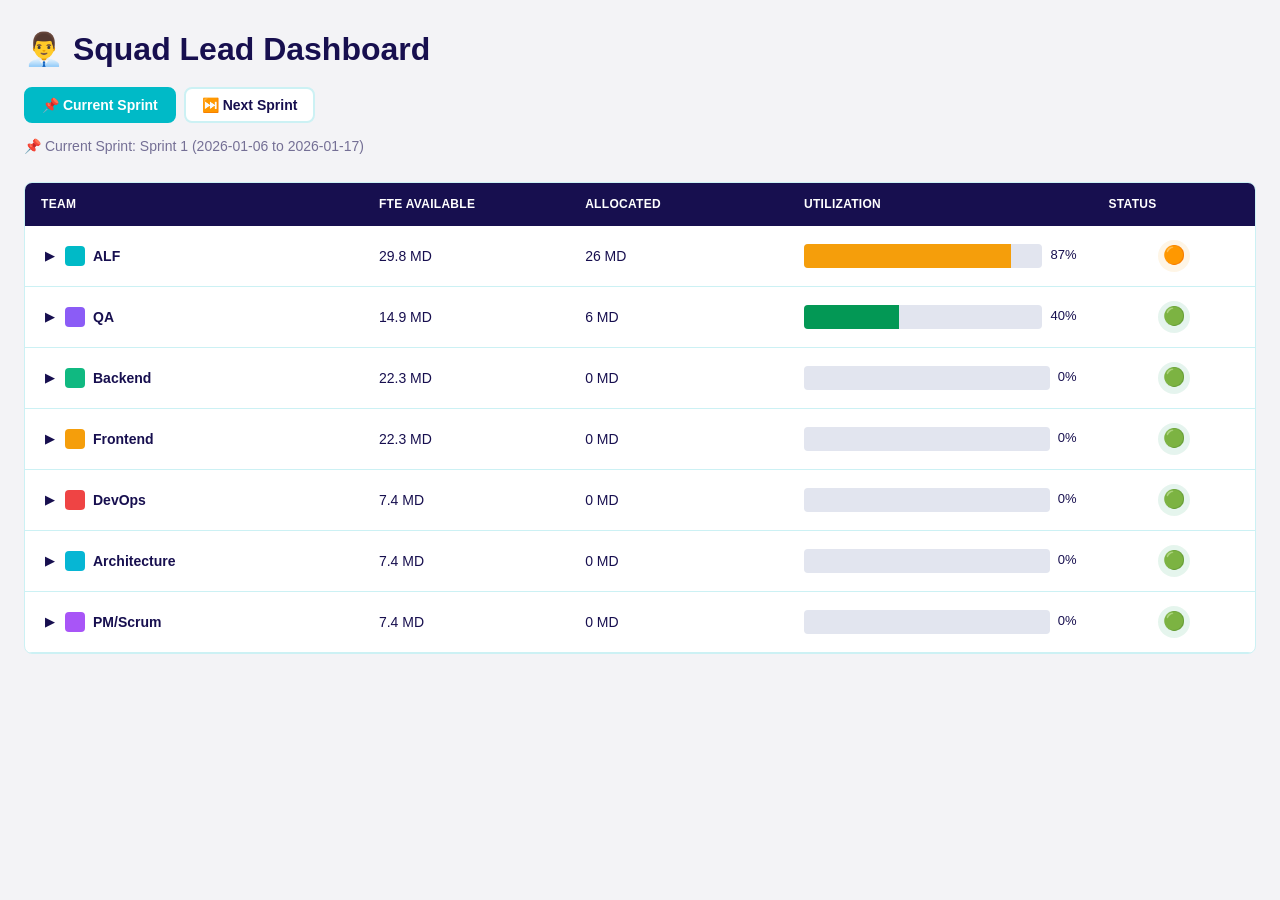
==== modules/09-squadlead/squadlead.html @ 6d843518 "Work Breakdown: Fix alignment, hide bar when 0%, improve column proportions" ====
<!DOCTYPE html>
<html lang="pl">
<head>
    <meta charset="UTF-8">
    <meta name="viewport" content="width=device-width, initial-scale=1.0">
    <title>Squad Lead - Capacity Planner</title>
    <link rel="stylesheet" href="../shared/styles.css">
    <style>
        :root {
            --bt-navy: #170F4F;
            --bt-cyan: #00BAC7;
            --bt-cyan-light: #66D6DD;
            --bt-cyan-pale: #F2FBFC;
            --bt-navy-medium: #746F95;
            --bt-navy-light: #D1CFDC;
            --bt-navy-vlight: #F3F3F6;
            --text-primary: #170F4F;
            --text-secondary: #746F95;
            --border: #CCF1F4;
            --success: #039855;
            --error: #D92D20;
        }

        * {
            box-sizing: border-box;
        }

        body {
            font-family: -apple-system, BlinkMacSystemFont, 'Segoe UI', Roboto, 'Helvetica Neue', Arial, sans-serif;
            background: var(--bt-navy-vlight);
            color: var(--text-primary);
            padding: 0;
            margin: 0;
        }

        .container {
            max-width: 1280px;
            margin: 0 auto;
            padding: 24px;
        }

        .header {
            margin-bottom: 24px;
        }

        .header h1 {
            font-size: 32px;
            font-weight: 600;
            margin: 0 0 12px 0;
            color: var(--text-primary);
        }

        .sprint-selector {
            display: flex;
            gap: 8px;
            margin-bottom: 12px;
        }

        .sprint-btn {
            padding: 8px 16px;
            border: 2px solid var(--border);
            background: white;
            border-radius: 8px;
            cursor: pointer;
            font-size: 14px;
            font-weight: 600;
            color: var(--text-primary);
            transition: all 0.2s;
        }

        .sprint-btn:hover {
            border-color: var(--bt-cyan);
            background: var(--bt-cyan-pale);
        }

        .sprint-btn.active {
            background: var(--bt-cyan);
            border-color: var(--bt-cyan);
            color: white;
        }

        .header .sprint-info {
            color: var(--text-secondary);
            font-size: 14px;
        }

        /* CAPACITY OVERVIEW TABLE */
        .capacity-overview {
            background: white;
            border: 1px solid var(--border);
            border-radius: 8px;
            overflow: hidden;
            margin-bottom: 24px;
        }

        .capacity-table {
            width: 100%;
            border-collapse: collapse;
        }

        .capacity-table thead {
            background: var(--bt-navy);
            color: white;
        }

        .capacity-table th {
            padding: 12px 16px;
            text-align: left;
            font-size: 12px;
            font-weight: 600;
            text-transform: uppercase;
            letter-spacing: 0.3px;
        }

        .capacity-table td {
            padding: 14px 16px;
            border-bottom: 1px solid var(--border);
        }

        .capacity-table tbody tr {
            cursor: pointer;
            transition: background 0.2s;
        }

        .capacity-table tbody tr:hover {
            background: var(--bt-navy-vlight);
        }

        .capacity-table tbody tr.expanded {
            background: var(--bt-cyan-pale);
        }

        .team-name-cell {
            font-weight: 600;
            display: flex;
            align-items: center;
            gap: 8px;
        }

        .team-icon {
            width: 20px;
            height: 20px;
            border-radius: 4px;
            display: inline-block;
        }

        .expand-icon {
            display: inline-block;
            width: 16px;
            height: 16px;
            text-align: center;
            line-height: 16px;
            font-size: 12px;
        }

        .utilization-bar {
            display: flex;
            align-items: center;
            gap: 8px;
            font-size: 13px;
        }

        .bar {
            flex: 1;
            height: 24px;
            background: #e2e5ef;
            border-radius: 4px;
            overflow: hidden;
            position: relative;
        }

        .bar-fill {
            height: 100%;
            transition: width 0.3s ease;
            display: flex;
            align-items: center;
            justify-content: center;
            font-size: 11px;
            font-weight: 600;
            color: white;
        }

        .bar-fill.ok { background: var(--success); }
        .bar-fill.high { background: #f59e0b; }
        .bar-fill.overloaded { background: var(--error); }

        .status-badge {
            display: inline-flex;
            align-items: center;
            justify-content: center;
            width: 32px;
            height: 32px;
            border-radius: 50%;
            font-size: 18px;
        }

        .status-badge.ok { background: rgba(3, 152, 85, 0.1); }
        .status-badge.high { background: rgba(245, 158, 11, 0.1); }
        .status-badge.overloaded { background: rgba(217, 45, 32, 0.1); }

        /* TEAM DETAILS EXPANSION */
        .team-details {
            display: none;
        }

        .team-details.expanded {
            display: table-row;
        }

        .team-details td {
            padding: 20px 16px !important;
            background: var(--bt-cyan-pale);
            border-bottom: 2px solid var(--border);
        }

        .details-content {
            display: grid;
            grid-template-columns: 1fr 1fr;
            gap: 24px;
        }
        
        .details-content .details-section:nth-child(n+4) {
            grid-column: 1 / -1;
        }

        .details-section h3 {
            font-size: 13px;
            font-weight: 600;
            color: var(--bt-navy);
            margin: 0 0 12px 0;
            text-transform: uppercase;
            letter-spacing: 0.3px;
        }

        .details-section ul {
            list-style: none;
            font-size: 13px;
            line-height: 1.8;
            padding: 0;
            margin: 0;
        }

        .details-section li {
            display: flex;
            align-items: center;
            gap: 8px;
            margin-bottom: 6px;
        }

        .details-section li .emoji {
            width: 16px;
            text-align: center;
        }

        .goal-item {
            padding: 8px 12px;
            background: white;
            border: 1px solid var(--border);
            border-radius: 4px;
            margin-bottom: 6px;
            font-size: 12px;
        }

        .goal-status {
            display: inline-block;
            margin-right: 6px;
            font-weight: 600;
        }

        .person-item {
            display: flex;
            justify-content: space-between;
            padding: 6px 0;
            font-size: 12px;
            border-bottom: 1px solid rgba(0, 0, 0, 0.05);
        }

        .person-item:last-child {
            border-bottom: none;
        }

        .person-availability {
            color: var(--text-secondary);
        }

        .person-availability.available {
            color: var(--success);
            font-weight: 600;
        }

        .person-availability.off {
            color: var(--error);
            font-weight: 600;
        }

        .risk-item {
            padding: 8px 12px;
            background: white;
            border-left: 3px solid var(--error);
            border-radius: 2px;
            margin-bottom: 6px;
            font-size: 12px;
        }

        .risk-item .risk-title {
            font-weight: 600;
            margin-bottom: 2px;
        }

        .risk-item .risk-meta {
            color: var(--text-secondary);
            font-size: 11px;
        }

        .details-buttons {
            display: flex;
            gap: 8px;
            margin-top: 16px;
        }

        .details-btn {
            padding: 8px 12px;
            border: 1px solid var(--border);
            background: white;
            border-radius: 8px;
            color: var(--bt-navy);
            font-size: 12px;
            font-weight: 600;
            cursor: pointer;
            transition: all 0.15s;
        }

        .details-btn:hover {
            background: var(--bt-cyan);
            border-color: var(--bt-cyan);
            color: white;
        }

        .details-btn.primary {
            background: var(--bt-cyan);
            border-color: var(--bt-cyan);
            color: white;
        }

        /* WORK BREAKDOWN SECTION */
        .work-breakdown-section {
            background: white;
            border: 1px solid var(--border);
            border-radius: 8px;
            padding: 16px;
        }

        .work-breakdown-section h3 {
            font-size: 13px;
            font-weight: 600;
            color: var(--bt-navy);
            margin: 0 0 8px 0;
            text-transform: uppercase;
            letter-spacing: 0.3px;
        }

        .work-breakdown-legend {
            font-size: 11px;
            color: var(--text-secondary);
            margin-bottom: 8px;
        }
        
        .work-breakdown-header {
            display: grid;
            grid-template-columns: 2fr 1.5fr 1fr 1.5fr 1fr 1fr;
            gap: 12px;
            margin-bottom: 12px;
            font-size: 11px;
            font-weight: 600;
            color: var(--text-secondary);
            text-transform: uppercase;
            letter-spacing: 0.3px;
            padding: 8px 8px 8px 8px;
            border-bottom: 1px solid var(--border);
            box-sizing: border-box;
            border-left: 3px solid transparent;
            align-items: center;
        }
        
        .work-breakdown-header-col {
            text-align: center;
        }
        
        .work-breakdown-header-col:first-child {
            text-align: left;
            grid-column: 1;
        }
        
        .work-breakdown-header-col:last-child {
            text-align: right;
        }

        .work-breakdown-item {
            display: grid;
            grid-template-columns: 2fr 1.5fr 1fr 1.5fr 1fr 1fr;
            gap: 12px;
            margin-bottom: 8px;
            font-size: 12px;
            padding: 8px 8px 8px 8px;
            align-items: center;
            box-sizing: border-box;
            border-radius: 4px;
            border-left: 3px solid transparent;
        }
        
        .work-breakdown-item.has-warning {
            background: var(--bt-cyan-pale);
            border-left-color: var(--bt-cyan);
        }
        
        .work-breakdown-item > .work-breakdown-label {
            align-self: center;
        }
        
        .work-breakdown-item > .work-breakdown-warning {
            align-self: center;
            text-align: right;
        }

        .work-breakdown-label {
            display: flex;
            align-items: center;
            gap: 6px;
            white-space: nowrap;
        }

        .work-breakdown-label span:first-child {
            font-size: 14px;
        }

        .work-breakdown-label span:last-child {
            font-weight: 600;
            color: var(--text-primary);
        }

        .work-breakdown-warning {
            text-align: right;
            font-weight: 600;
            color: var(--error);
            font-size: 12px;
            padding: 4px 8px;
            min-height: 20px;
            display: flex;
            align-items: center;
            justify-content: flex-end;
        }

        .work-breakdown-col {
            display: flex;
            flex-direction: row;
            gap: 8px;
            align-items: center;
            min-width: 0;
        }

        .work-breakdown-bar {
            height: 16px;
            background: #f0f0f0;
            border-radius: 3px;
            overflow: visible;
            position: relative;
            display: flex;
            align-items: center;
            justify-content: flex-start;
            width: 100%;
            flex-shrink: 0;
        }

        .work-breakdown-bar-fill {
            height: 100%;
            border-radius: 3px;
            transition: width 0.3s ease;
            display: flex;
            align-items: center;
            justify-content: center;
            font-size: 10px;
            font-weight: 600;
            color: white;
            min-width: 30px;
        }

        .work-breakdown-value {
            font-size: 11px;
            color: var(--text-secondary);
            white-space: nowrap;
            text-align: center;
            flex-shrink: 0;
        }

        .work-breakdown-bar-fill.plan {
            opacity: 0.5;
        }

        .work-breakdown-bar-fill.actual {
            opacity: 0.85;
        }
        
        .work-breakdown-bar-fill.actual-overflow {
            background: var(--error) !important;
            opacity: 1;
            animation: pulse-over 2s ease-in-out infinite;
        }
        
        @keyframes pulse-over {
            0%, 100% { opacity: 1; }
            50% { opacity: 0.7; }
        }
        
        .work-breakdown-bar-label {
            position: relative;
            font-size: 10px;
            font-weight: 600;
            color: var(--text-primary);
            pointer-events: none;
            text-align: center;
            width: 100%;
        }

        /* Color palette for work breakdown - using Navy + Cyan variations */
        .work-breakdown-bar-fill.projects { background: var(--bt-cyan); }
        .work-breakdown-bar-fill.bau { background: var(--bt-cyan-light); }
        .work-breakdown-bar-fill.maintenance { background: var(--bt-navy); }
        .work-breakdown-bar-fill.scrum { background: var(--bt-navy-light); }
        .work-breakdown-bar-fill.overhead { background: var(--bt-navy-medium); }

        /* RESPONSIVE */
        @media (max-width: 768px) {
            .capacity-table th,
            .capacity-table td {
                padding: 10px 8px;
                font-size: 11px;
            }

            .details-content {
                grid-template-columns: 1fr;
            }

            .work-breakdown-item {
                grid-template-columns: 1fr;
                gap: 8px;
            }

            .work-breakdown-col {
                grid-column: 1;
            }
        }

        /* SKELETON LOADING */
        .loading {
            animation: pulse 1.5s ease-in-out infinite;
        }

        @keyframes pulse {
            0%, 100% { opacity: 1; }
            50% { opacity: 0.5; }
        }
    </style>
</head>
<body>
    <div class="container">
        <div class="header">
            <h1>👨‍💼 Squad Lead Dashboard</h1>
            <div class="sprint-selector">
                <button class="sprint-btn active" data-sprint-idx="0" onclick="switchSprint(0)">
                    📌 Current Sprint
                </button>
                <button class="sprint-btn" data-sprint-idx="1" onclick="switchSprint(1)">
                    ⏭️ Next Sprint
                </button>
            </div>
            <div class="sprint-info" id="sprint-info">
                Current Sprint: Sprint 1 (Jan 6-17)
            </div>
        </div>

        <div class="capacity-overview">
            <table class="capacity-table">
                <thead>
                    <tr>
                        <th style="width: 150px;">Team</th>
                        <th style="width: 100px;">FTE Available</th>
                        <th style="width: 100px;">Allocated</th>
                        <th style="width: 150px;">Utilization</th>
                        <th style="width: 80px;">Status</th>
                    </tr>
                </thead>
                <tbody id="capacity-tbody">
                    <!-- Populated by JS -->
                </tbody>
            </table>
        </div>
    </div>

    <!-- SCRIPTS -->
    <script src="../shared/constants.js"></script>
    <script src="../shared/utils.js"></script>
    <script src="mock-data.js"></script>
    <script src="squadlead.js"></script>
</body>
</html>
---- modules/shared/styles.css ----
/**
 * SHARED STYLES
 * Common styling used by all modules
 */

:root {
    /* Bolttech Brand Palette */
    --bt-navy: #170F4F;
    --bt-navy-dark: #0e0a33;
    --bt-navy-light: #2a1f6b;
    --bt-cyan: #00BAC7;
    --bt-cyan-light: #33ccd6;
    --bt-cyan-dark: #009ea9;
    --bt-white: #ffffff;
    --bt-grey-50: #f8f9fc;
    --bt-grey-100: #f1f3f8;
    --bt-grey-200: #e2e5ef;
    --bt-grey-300: #c8cdd9;
    --bt-grey-400: #8b92a7;
    --bt-grey-600: #4a5068;
    --bt-grey-700: #2e3347;

    /* Semantic Mappings */
    --bg-primary: var(--bt-grey-50);
    --bg-secondary: var(--bt-white);
    --bg-card: var(--bt-grey-100);
    --text-primary: var(--bt-navy);
    --text-secondary: var(--bt-grey-400);
    --accent-blue: var(--bt-cyan);
    --accent-green: #10b981;
    --accent-red: #ef4444;
    --accent-yellow: #f59e0b;
    --accent-purple: #8b5cf6;
    --border: var(--bt-grey-200);
}

* {
    margin: 0;
    padding: 0;
    box-sizing: border-box;
}

body {
    font-family: 'Segoe UI', system-ui, -apple-system, sans-serif;
    background: var(--bg-primary);
    color: var(--text-primary);
    line-height: 1.6;
}

h1, h2, h3, h4, h5, h6 {
    font-weight: 600;
    margin-bottom: 0.5em;
}

/* BUTTONS */
button, input[type="button"], input[type="submit"] {
    font-family: inherit;
    cursor: pointer;
    border: none;
    border-radius: 4px;
    font-size: 14px;
    transition: all 0.15s ease;
}

button:hover {
    transform: translateY(-1px);
    box-shadow: 0 2px 8px rgba(0, 0, 0, 0.1);
}

button:active {
    transform: translateY(0);
}

button:focus-visible {
    outline: 2px solid var(--bt-cyan);
    outline-offset: 2px;
}

.btn {
    padding: 8px 16px;
    background: var(--bt-white);
    border: 1px solid var(--border);
    color: var(--text-primary);
}

.btn:hover {
    background: var(--bt-grey-100);
    border-color: var(--bt-cyan);
}

.btn-primary {
    background: var(--bt-cyan);
    color: var(--bt-navy);
    border: none;
    font-weight: 600;
}

.btn-primary:hover {
    background: var(--bt-cyan-dark);
}

.btn-danger {
    background: var(--accent-red);
    color: white;
    border: none;
}

.btn-danger:hover {
    background: #dc2626;
}

/* INPUTS */
input[type="text"],
input[type="email"],
input[type="password"],
input[type="number"],
input[type="date"],
textarea,
select {
    font-family: inherit;
    font-size: 14px;
    padding: 8px 12px;
    border: 1px solid var(--border);
    border-radius: 4px;
    background: var(--bt-white);
    color: var(--text-primary);
    width: 100%;
    max-width: 100%;
}

input:focus-visible,
textarea:focus-visible,
select:focus-visible {
    outline: 2px solid var(--bt-cyan);
    outline-offset: 1px;
    border-color: var(--bt-cyan);
}

textarea {
    resize: vertical;
    min-height: 80px;
}

/* TABLES */
table {
    width: 100%;
    border-collapse: collapse;
    font-size: 14px;
}

thead {
    background: var(--bt-navy);
    color: white;
}

th {
    padding: 12px;
    text-align: left;
    font-weight: 600;
    font-size: 12px;
    text-transform: uppercase;
    letter-spacing: 0.3px;
}

td {
    padding: 12px;
    border-bottom: 1px solid var(--border);
}

tbody tr:hover {
    background: var(--bg-card);
}

/* CARDS */
.card {
    background: var(--bg-secondary);
    border: 1px solid var(--border);
    border-radius: 8px;
    padding: 20px;
    box-shadow: 0 1px 3px rgba(0, 0, 0, 0.06);
}

.card:hover {
    box-shadow: 0 4px 12px rgba(0, 0, 0, 0.08);
}

.card-header {
    border-bottom: 1px solid var(--border);
    margin: -20px -20px 20px -20px;
    padding: 20px;
    font-weight: 600;
}

.card-body {
    /* Default padding from .card */
}

.card-footer {
    border-top: 1px solid var(--border);
    margin: 20px -20px -20px -20px;
    padding: 20px;
    background: var(--bg-card);
    display: flex;
    justify-content: flex-end;
    gap: 12px;
}

/* BADGES */
.badge {
    display: inline-block;
    padding: 4px 8px;
    background: var(--bg-card);
    color: var(--text-primary);
    border-radius: 4px;
    font-size: 12px;
    font-weight: 600;
}

.badge.primary {
    background: var(--bt-cyan);
    color: var(--bt-navy);
}

.badge.success {
    background: var(--accent-green);
    color: white;
}

.badge.danger {
    background: var(--accent-red);
    color: white;
}

.badge.warning {
    background: var(--accent-yellow);
    color: #000;
}

/* GRID */
.grid {
    display: grid;
    gap: 16px;
}

.grid-2 { grid-template-columns: repeat(2, 1fr); }
.grid-3 { grid-template-columns: repeat(3, 1fr); }
.grid-4 { grid-template-columns: repeat(4, 1fr); }

@media (max-width: 768px) {
    .grid-2, .grid-3, .grid-4 {
        grid-template-columns: 1fr;
    }
}

/* FLEXBOX */
.flex {
    display: flex;
}

.flex-between {
    display: flex;
    justify-content: space-between;
    align-items: center;
}

.flex-center {
    display: flex;
    justify-content: center;
    align-items: center;
}

.flex-col {
    flex-direction: column;
}

.gap-1 { gap: 4px; }
.gap-2 { gap: 8px; }
.gap-3 { gap: 12px; }
.gap-4 { gap: 16px; }

/* UTILITIES */
.container {
    max-width: 1280px;
    margin: 0 auto;
    padding: 0 20px;
}

.text-center { text-align: center; }
.text-muted { color: var(--text-secondary); }
.text-bold { font-weight: 600; }
.text-sm { font-size: 12px; }
.text-lg { font-size: 18px; }

.mt-1 { margin-top: 4px; }
.mt-2 { margin-top: 8px; }
.mt-3 { margin-top: 12px; }
.mt-4 { margin-top: 16px; }

.mb-1 { margin-bottom: 4px; }
.mb-2 { margin-bottom: 8px; }
.mb-3 { margin-bottom: 12px; }
.mb-4 { margin-bottom: 16px; }

.p-2 { padding: 8px; }
.p-3 { padding: 12px; }
.p-4 { padding: 16px; }

/* ANIMATIONS */
@keyframes slideIn {
    from {
        opacity: 0;
        transform: translateX(20px);
    }
    to {
        opacity: 1;
        transform: translateX(0);
    }
}

@keyframes fadeIn {
    from { opacity: 0; }
    to { opacity: 1; }
}

.animate-slide-in {
    animation: slideIn 0.3s ease;
}

.animate-fade-in {
    animation: fadeIn 0.3s ease;
}

/* ACCESSIBILITY */
@media (prefers-reduced-motion: reduce) {
    * {
        animation-duration: 0.01ms !important;
        animation-iteration-count: 1 !important;
        transition-duration: 0.01ms !important;
    }
}

/* RESPONSIVE */
@media (max-width: 768px) {
    body {
        font-size: 14px;
    }
    
    th { padding: 8px; }
    td { padding: 8px; }
    
    .container {
        padding: 0 12px;
    }
}

/* SCROLLBAR */
::-webkit-scrollbar {
    width: 8px;
    height: 8px;
}

::-webkit-scrollbar-track {
    background: var(--bg-card);
}

::-webkit-scrollbar-thumb {
    background: var(--bt-grey-400);
    border-radius: 4px;
}

::-webkit-scrollbar-thumb:hover {
    background: var(--bt-grey-600);
}
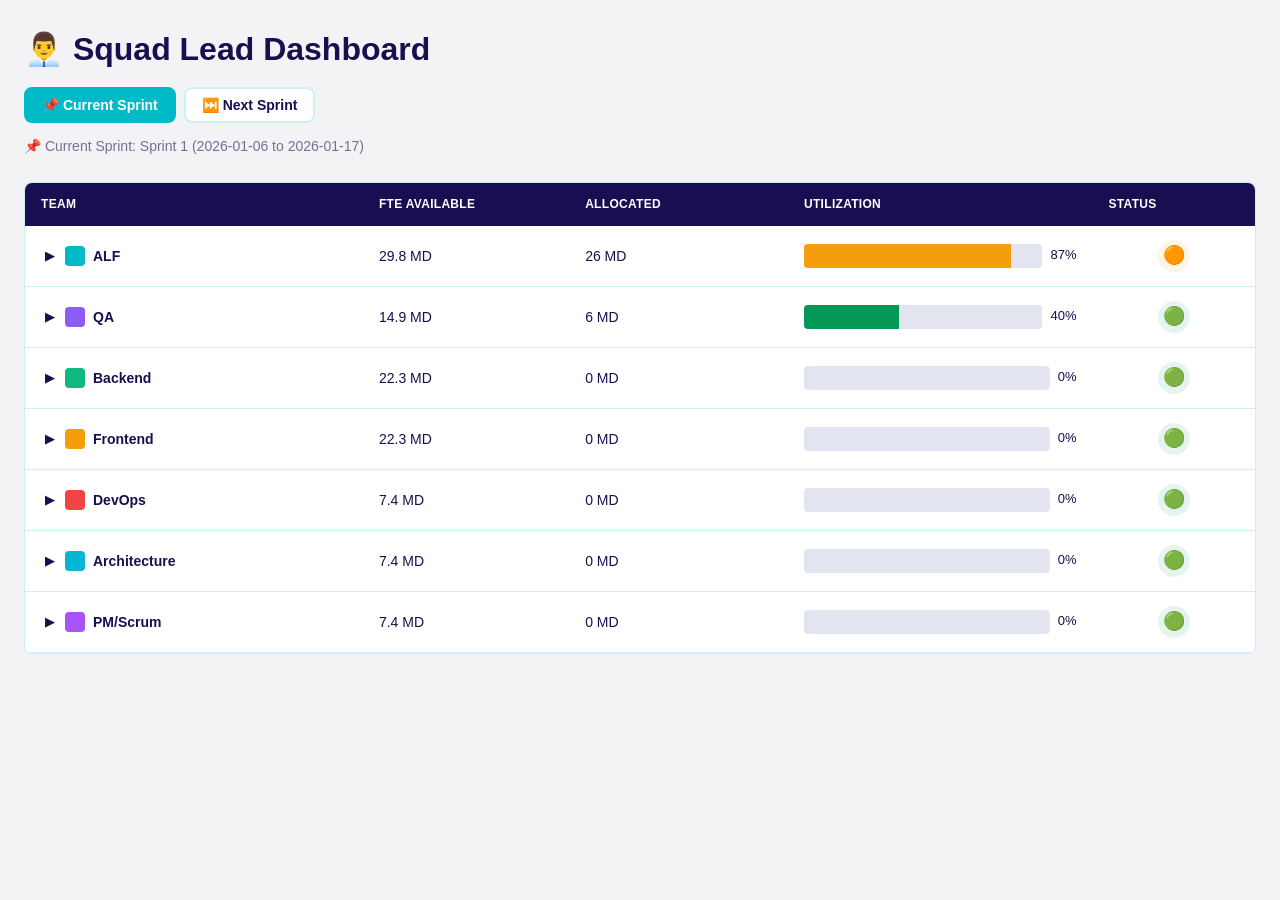
==== commit 50b4e25e: "Work Breakdown: Remove min-width, show % outside bar, accurate proportional representation" ====
--- a/modules/09-squadlead/squadlead.html
+++ b/modules/09-squadlead/squadlead.html
@@ -481,7 +481,6 @@
             font-size: 10px;
             font-weight: 600;
             color: white;
-            min-width: 30px;
         }
 
         .work-breakdown-value {
@@ -512,13 +511,13 @@
         }
         
         .work-breakdown-bar-label {
-            position: relative;
+            position: static;
             font-size: 10px;
             font-weight: 600;
             color: var(--text-primary);
             pointer-events: none;
-            text-align: center;
-            width: 100%;
+            margin-left: 8px;
+            white-space: nowrap;
         }
 
         /* Color palette for work breakdown - using Navy + Cyan variations */
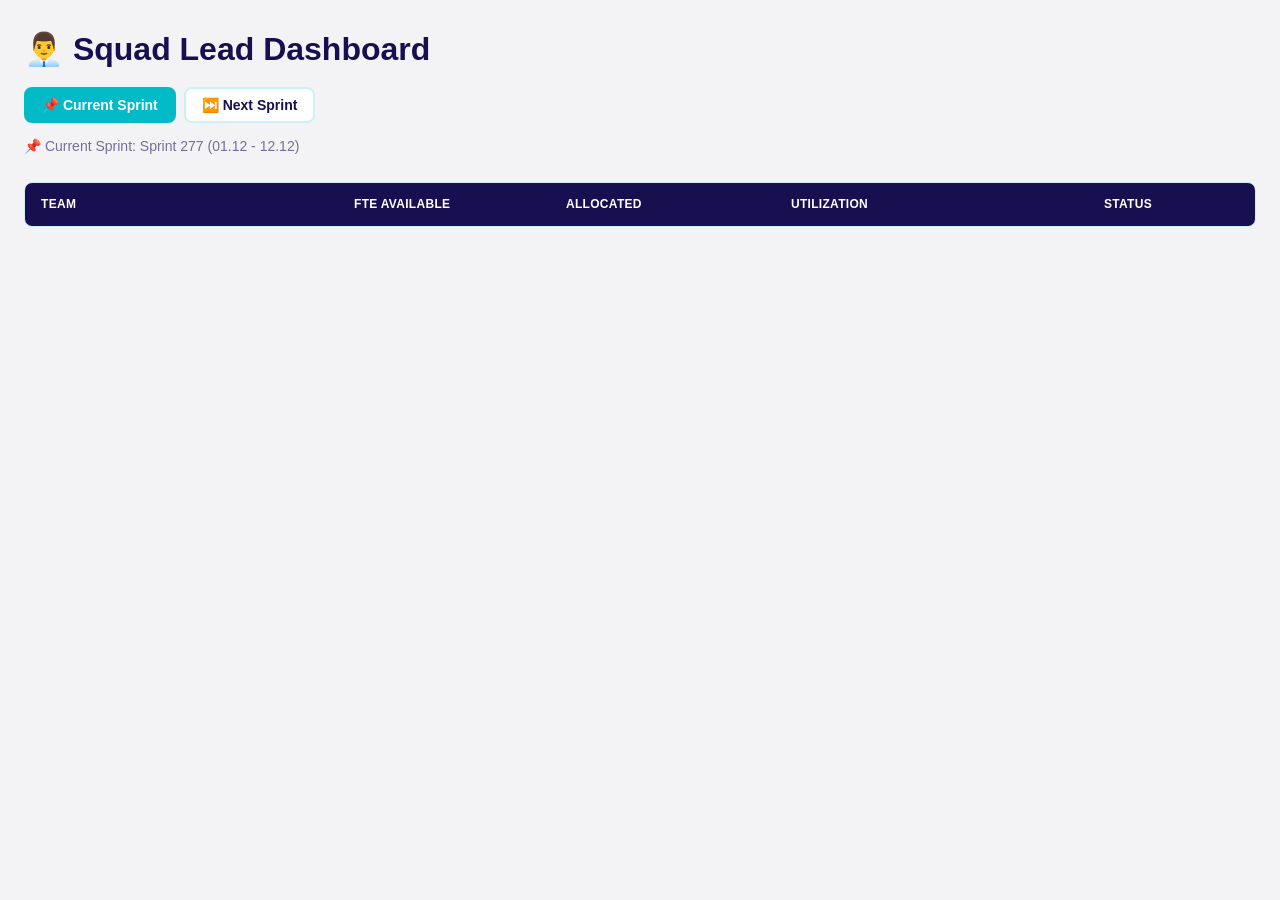
==== commit 0817a662: "Squad Lead: Load app.js to get correct TEAMS (ALF, WAREX, OPTIMUS, MASH, MAGENTO, QA, IT_DELIVERY)" ====
--- a/modules/09-squadlead/squadlead.html
+++ b/modules/09-squadlead/squadlead.html
@@ -596,6 +596,7 @@
     </div>
 
     <!-- SCRIPTS -->
+    <script src="../../app.js"></script>
     <script src="../shared/constants.js"></script>
     <script src="../shared/utils.js"></script>
     <script src="mock-data.js"></script>
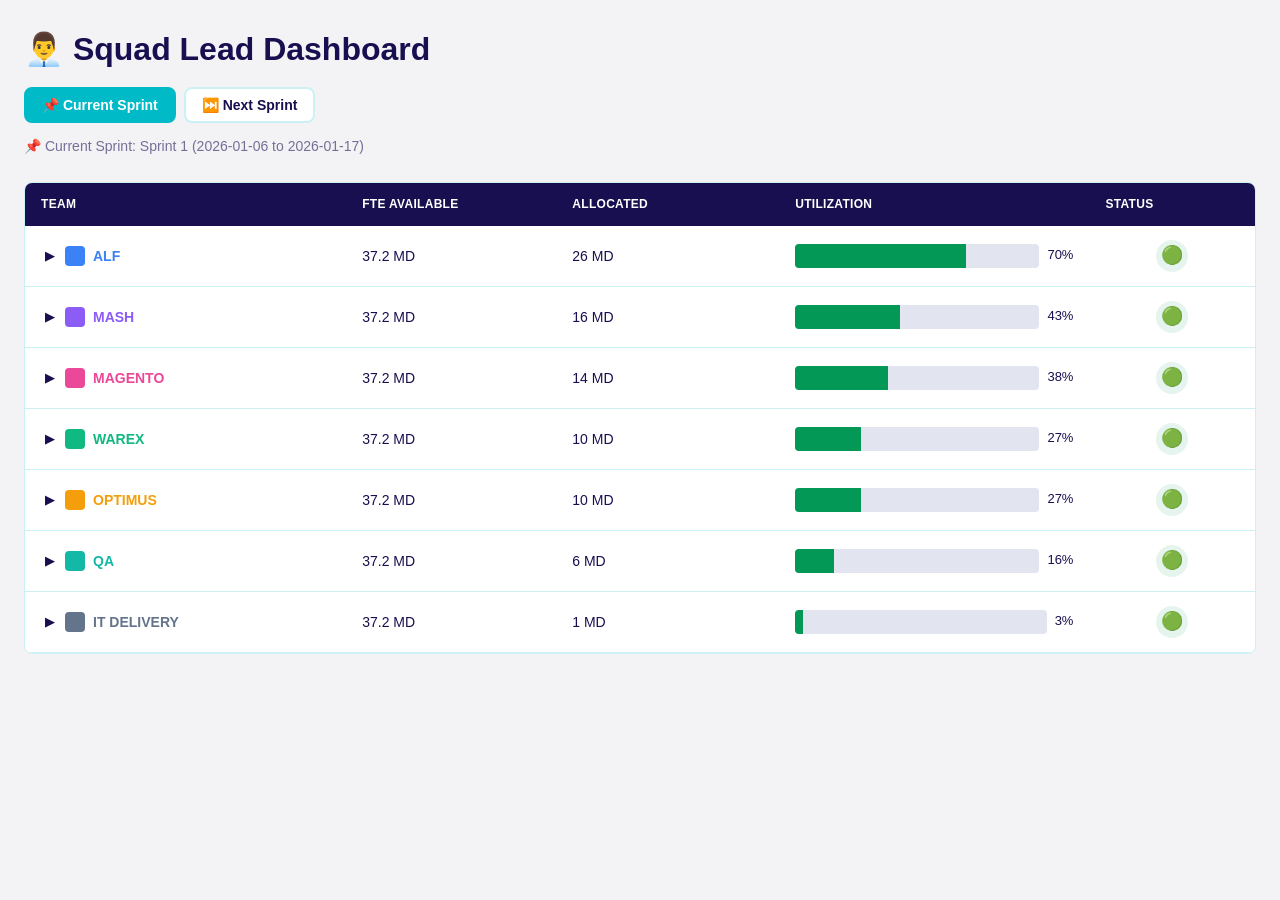
==== commit fc902d57: "Fix: Update TEAMS in constants.js to match app.js (ALF, WAREX, OPTIMUS, MASH, MAGENTO, QA, IT_DELIVE" ====
--- a/modules/09-squadlead/squadlead.html
+++ b/modules/09-squadlead/squadlead.html
@@ -596,7 +596,6 @@
     </div>
 
     <!-- SCRIPTS -->
-    <script src="../../app.js"></script>
     <script src="../shared/constants.js"></script>
     <script src="../shared/utils.js"></script>
     <script src="mock-data.js"></script>
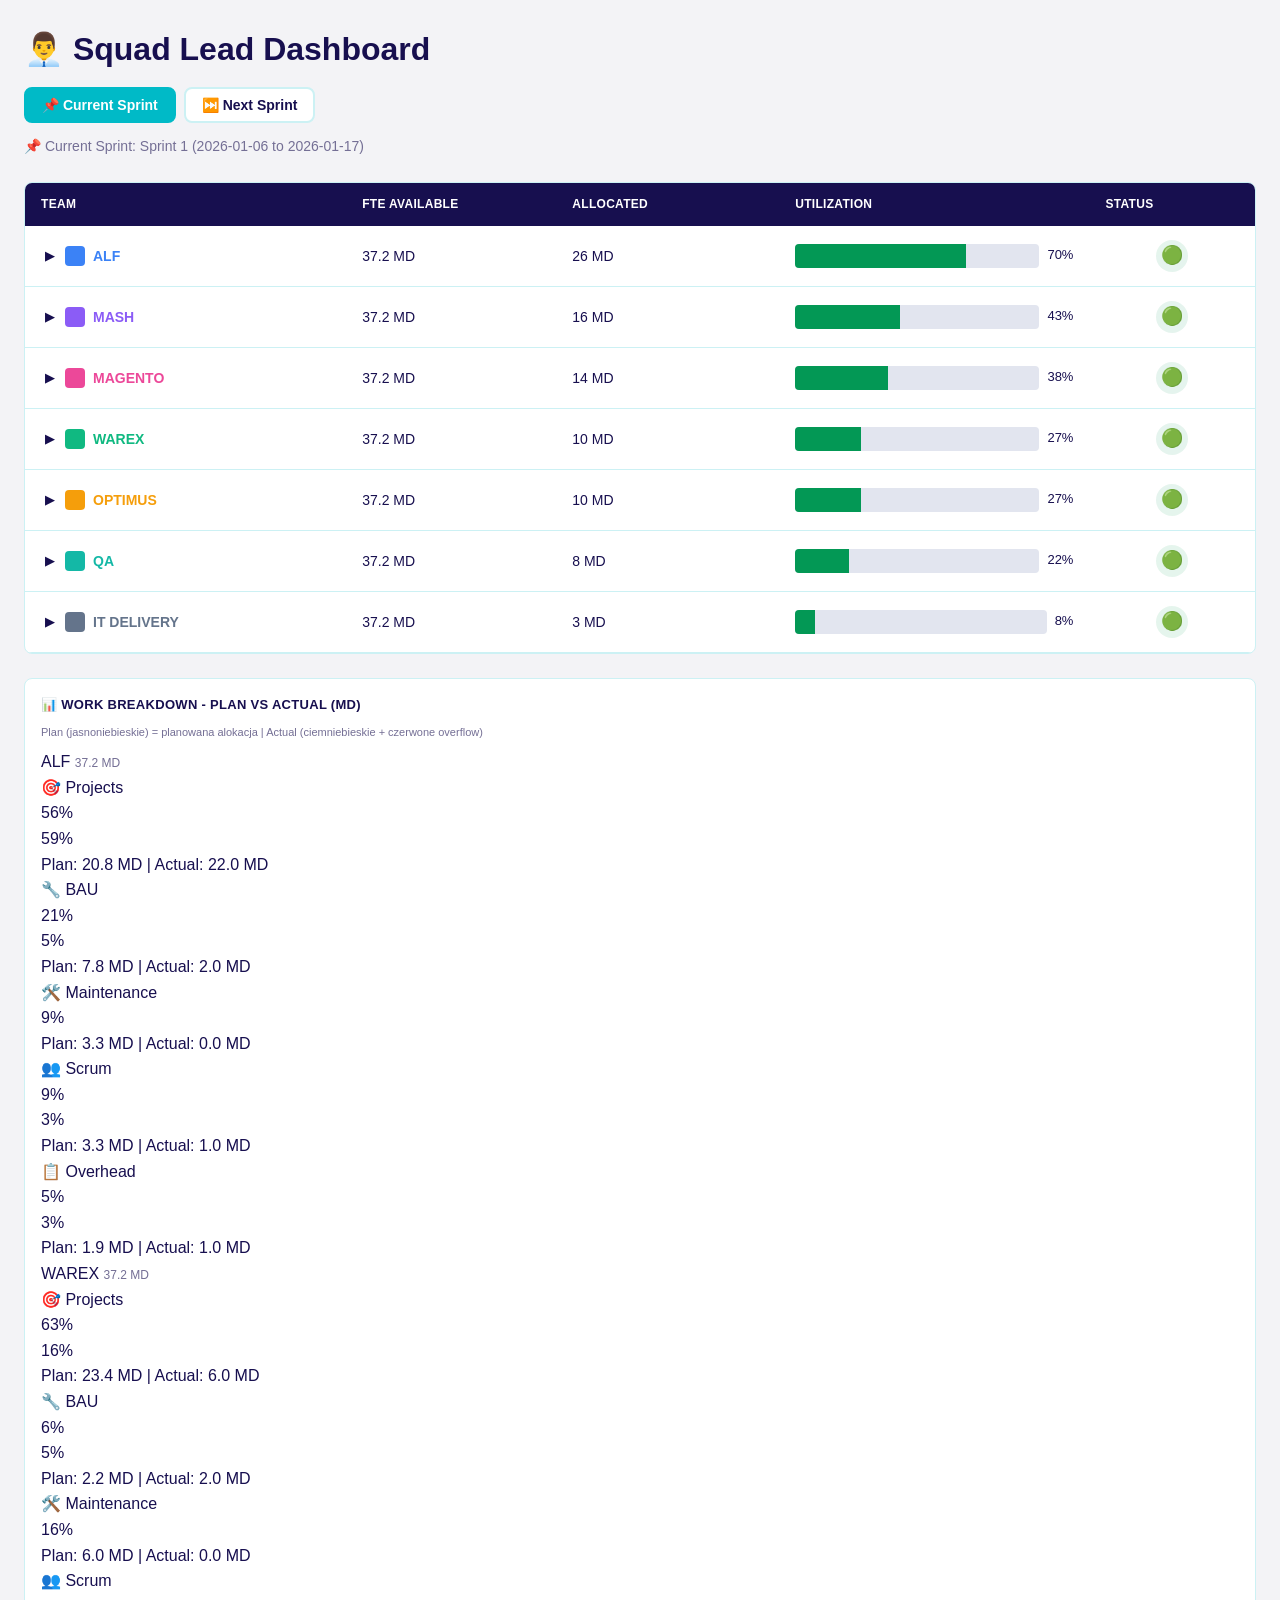
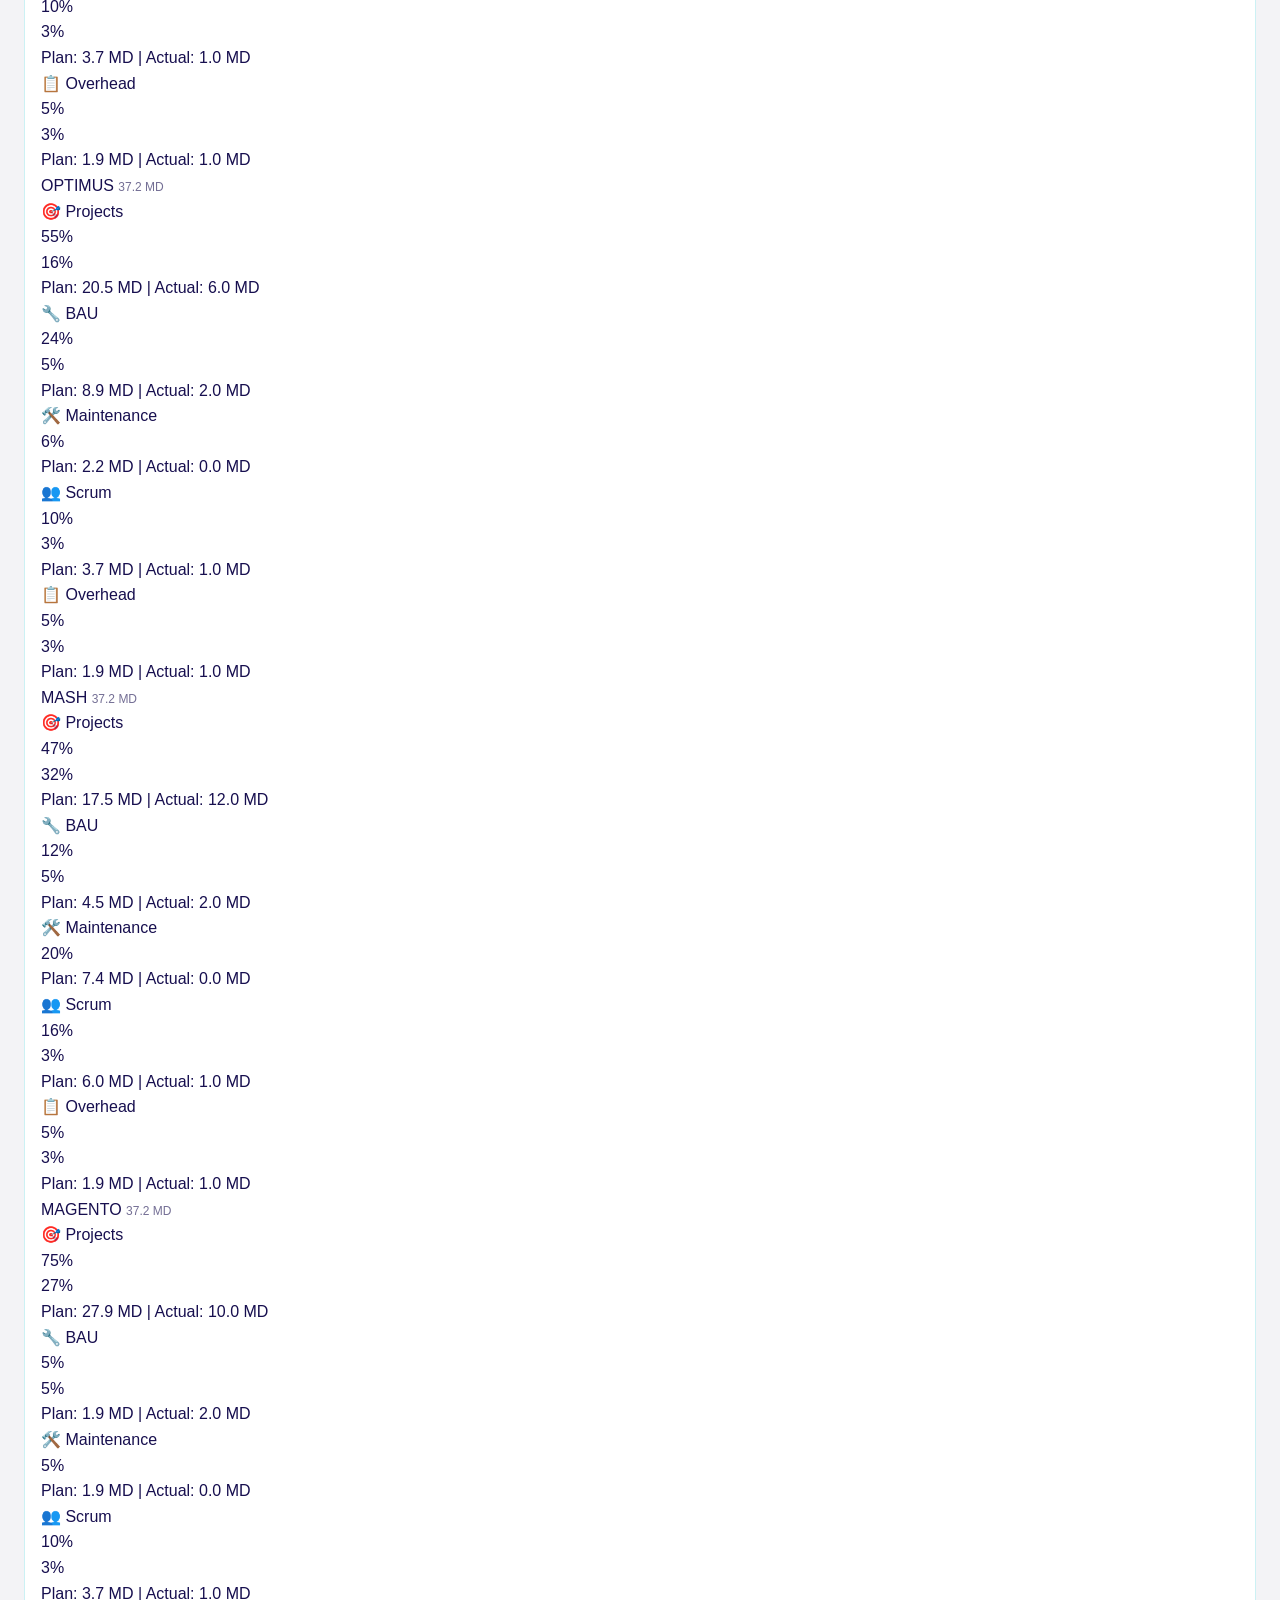
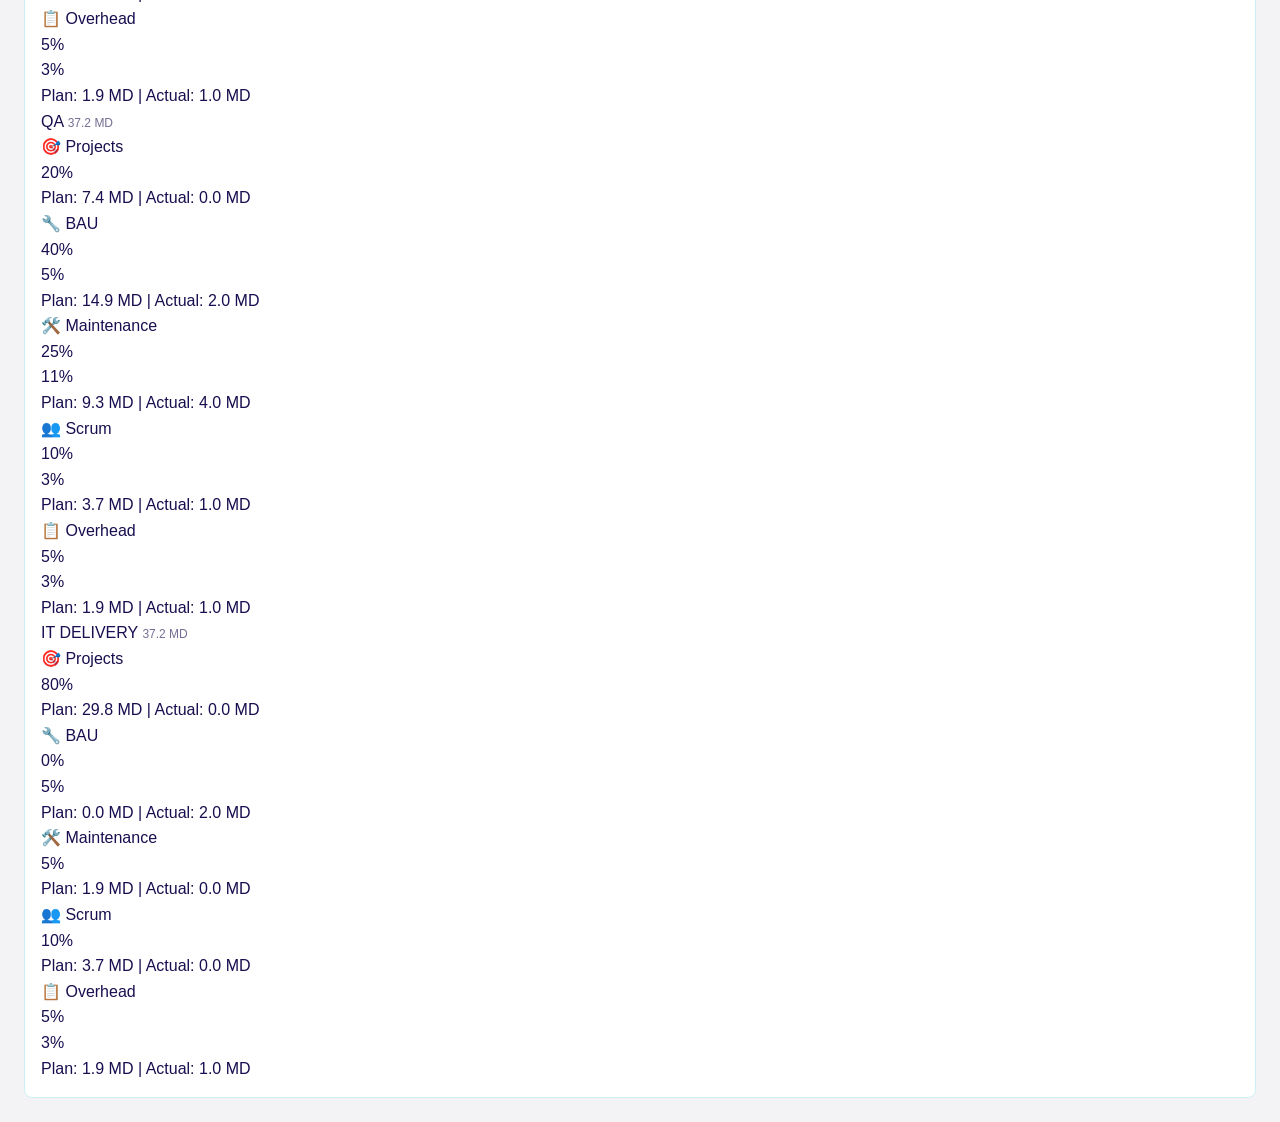
==== commit eca5941a: "Fix: Add renderWorkBreakdown to init() + add missing breakdown-grid HTML element - Added renderWorkB" ====
--- a/modules/09-squadlead/squadlead.html
+++ b/modules/09-squadlead/squadlead.html
@@ -593,6 +593,17 @@
                 </tbody>
             </table>
         </div>
+
+        <!-- WORK BREAKDOWN -->
+        <div class="work-breakdown-section">
+            <h3>📊 Work Breakdown - Plan vs Actual (MD)</h3>
+            <div class="work-breakdown-legend">
+                Plan (jasnoniebieskie) = planowana alokacja | Actual (ciemniebieskie + czerwone overflow)
+            </div>
+            <div id="breakdown-grid">
+                <!-- Populated by JS -->
+            </div>
+        </div>
     </div>
 
     <!-- SCRIPTS -->
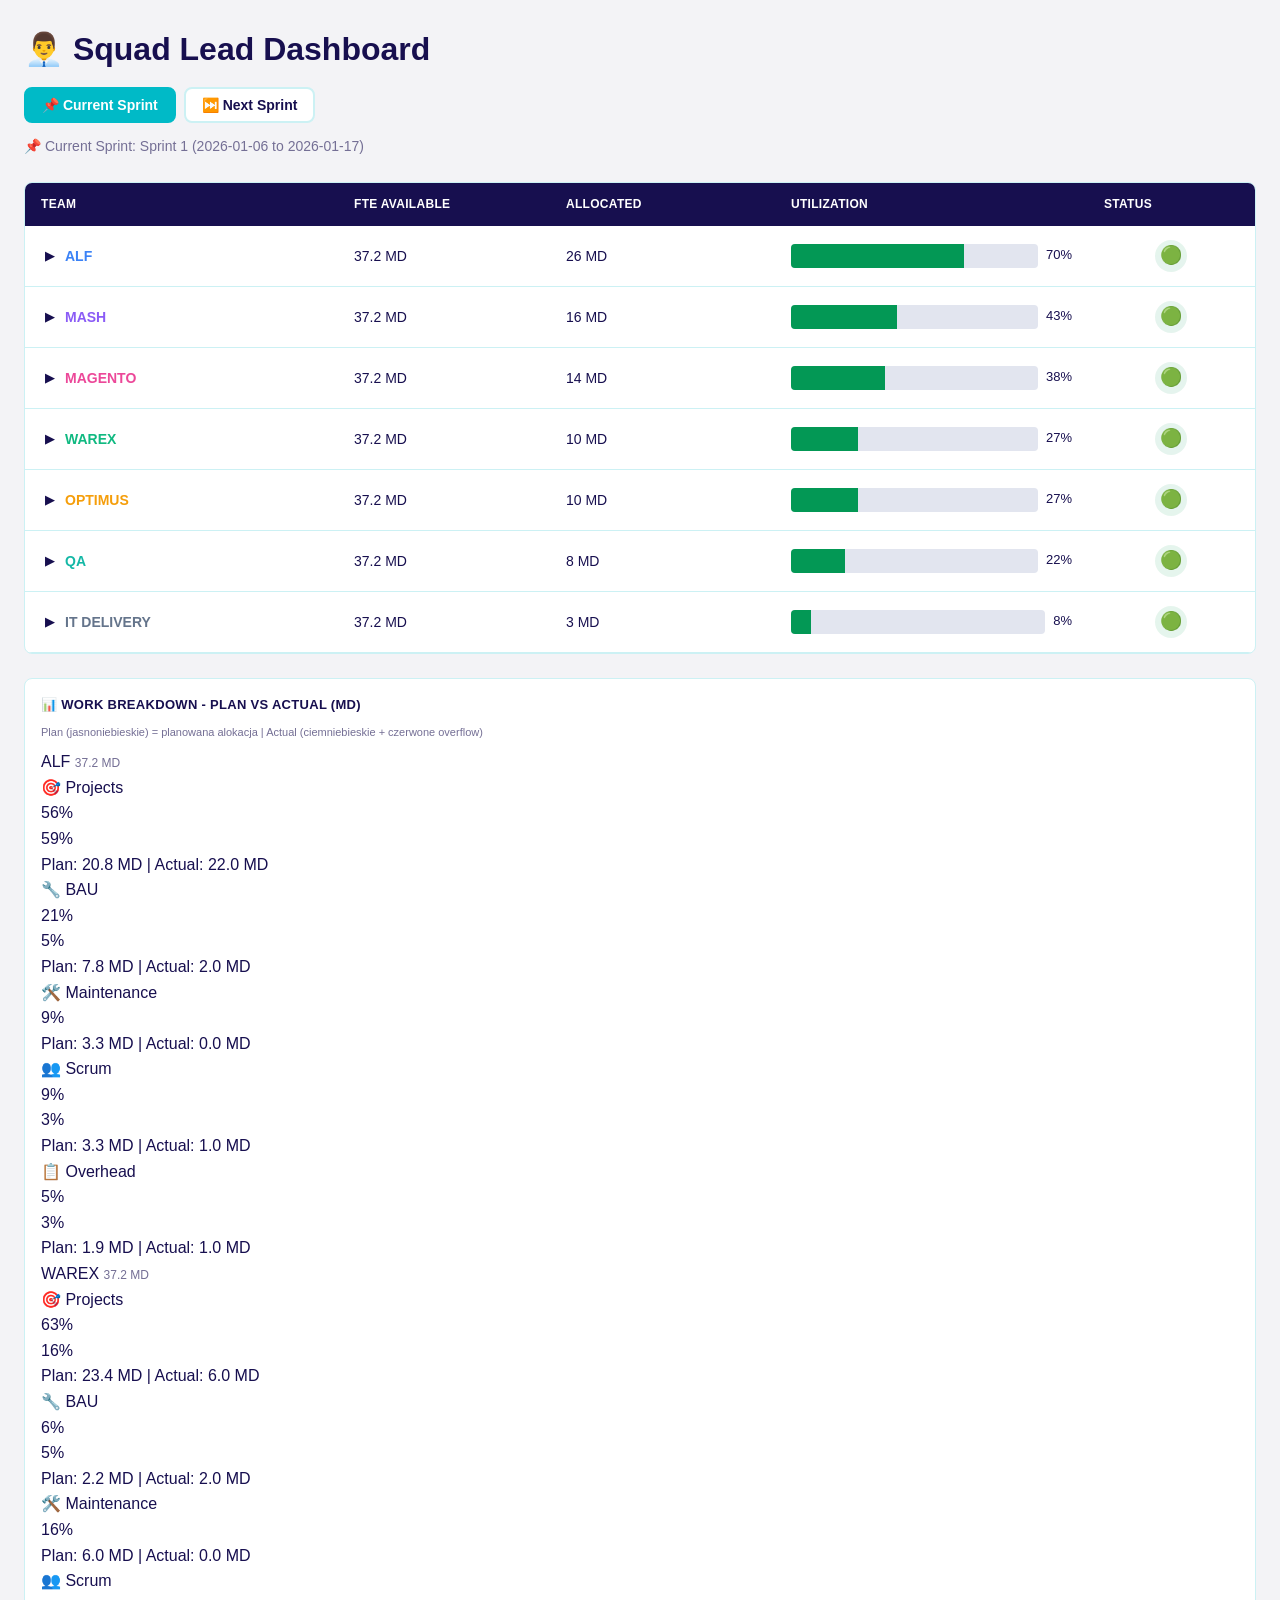
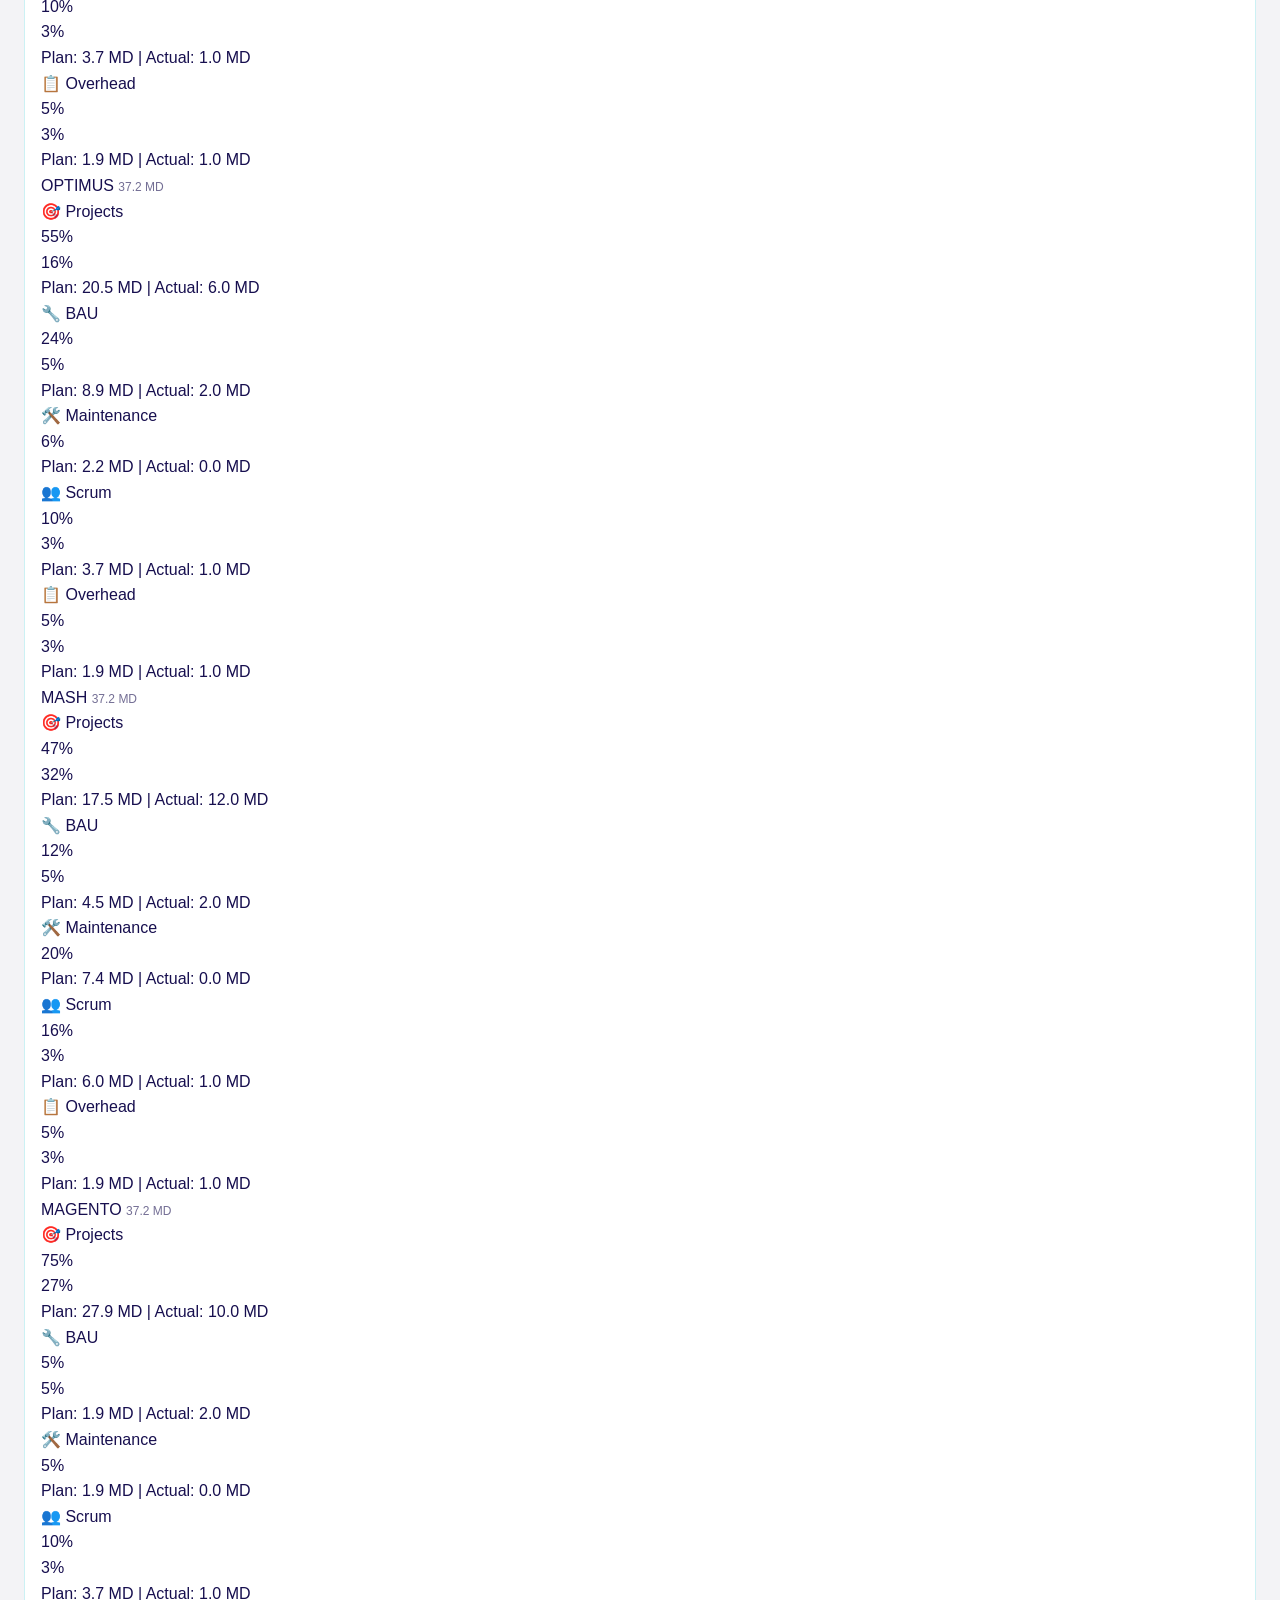
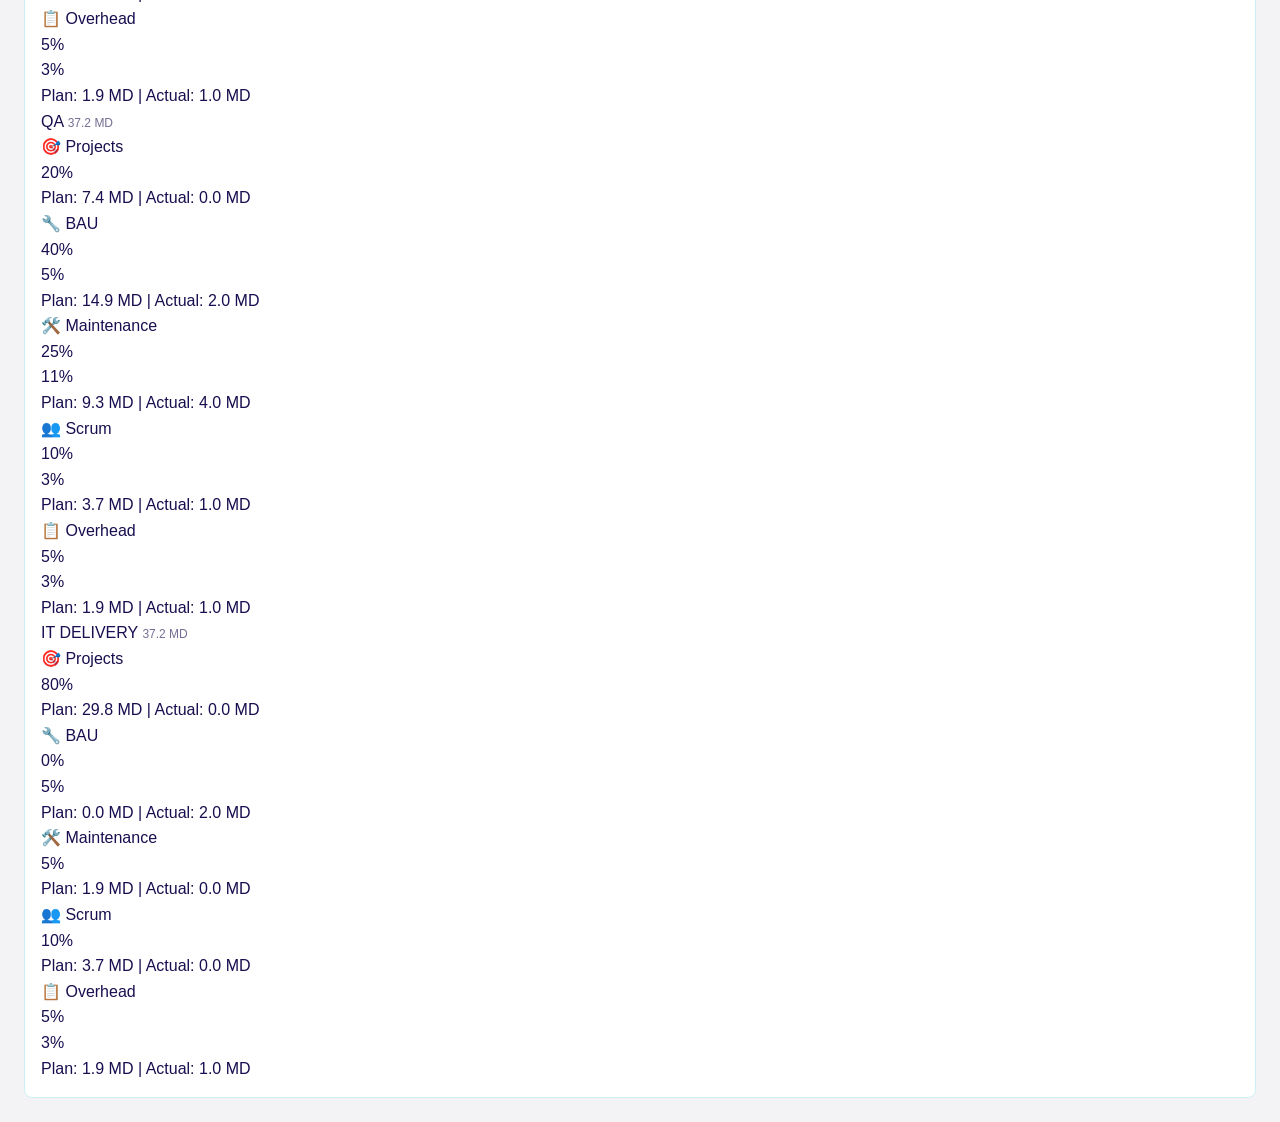
==== commit ae4b3d48: "UX: Remove team-icon square + make entire row clickable for expand/collapse - Removed .team-icon div" ====
--- a/modules/09-squadlead/squadlead.html
+++ b/modules/09-squadlead/squadlead.html
@@ -137,13 +137,6 @@
             gap: 8px;
         }
 
-        .team-icon {
-            width: 20px;
-            height: 20px;
-            border-radius: 4px;
-            display: inline-block;
-        }
-
         .expand-icon {
             display: inline-block;
             width: 16px;
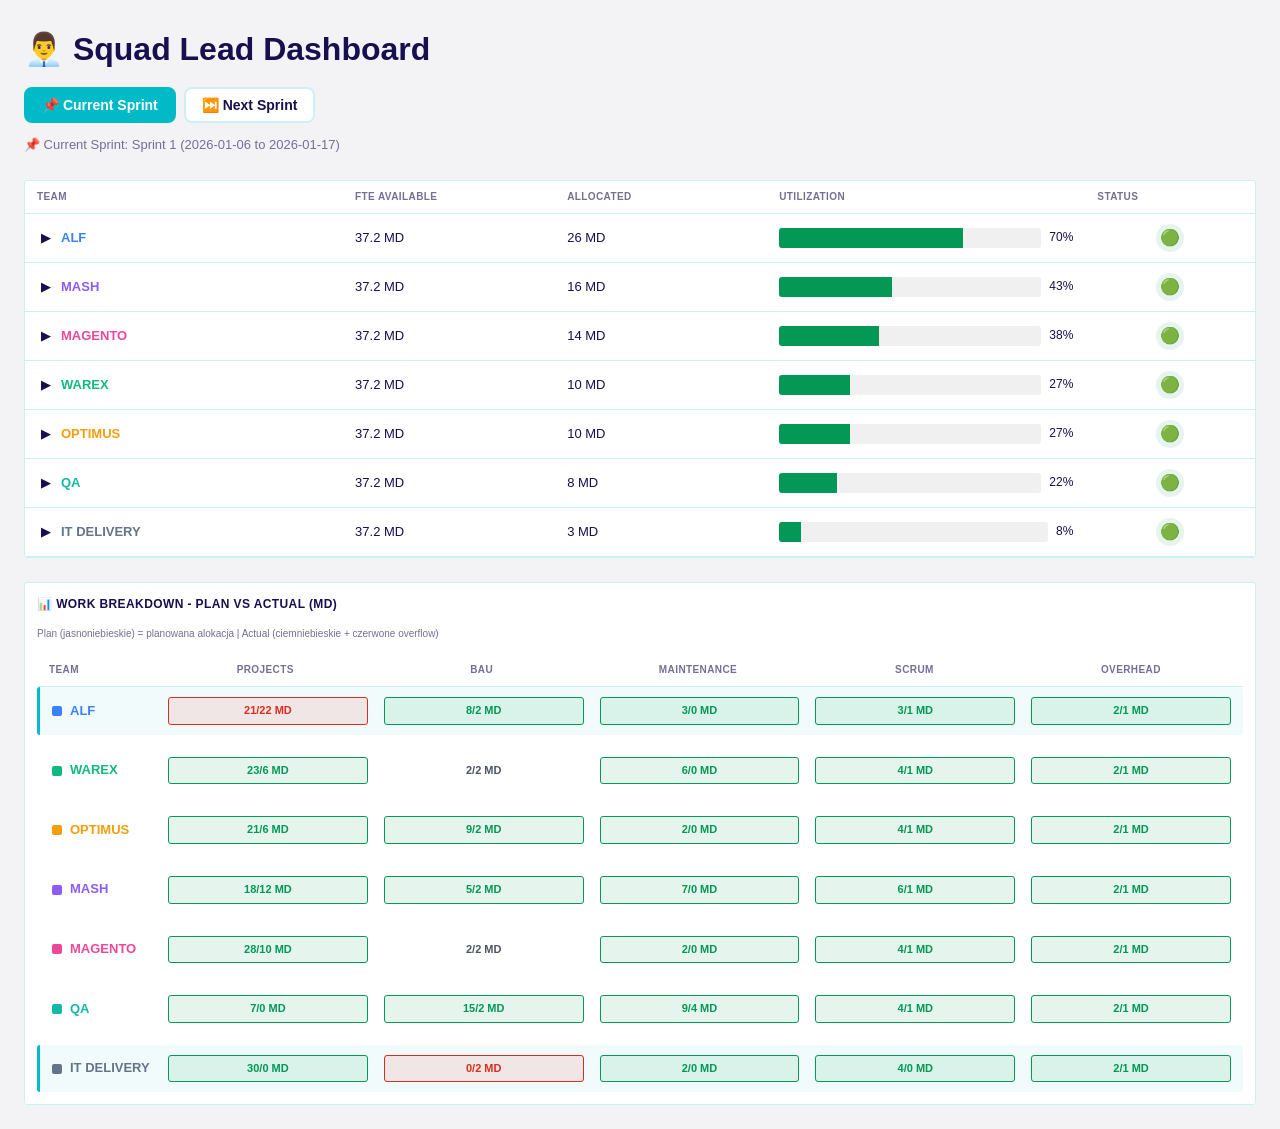
==== commit 8d1eb3b8: "UX: Unify styling across all sections - lightweight & clean design CHANGES: - Capacity Overview: Rem" ====
--- a/modules/09-squadlead/squadlead.html
+++ b/modules/09-squadlead/squadlead.html
@@ -81,14 +81,16 @@
 
         .header .sprint-info {
             color: var(--text-secondary);
-            font-size: 14px;
+            font-size: 13px;
+            font-weight: 400;
+            letter-spacing: 0;
         }
 
         /* CAPACITY OVERVIEW TABLE */
         .capacity-overview {
             background: white;
             border: 1px solid var(--border);
-            border-radius: 8px;
+            border-radius: 3px;
             overflow: hidden;
             margin-bottom: 24px;
         }
@@ -99,22 +101,24 @@
         }
 
         .capacity-table thead {
-            background: var(--bt-navy);
-            color: white;
+            background: transparent;
+            border-bottom: 1px solid var(--border);
         }
 
         .capacity-table th {
-            padding: 12px 16px;
+            padding: 8px 12px;
             text-align: left;
-            font-size: 12px;
+            font-size: 10px;
             font-weight: 600;
             text-transform: uppercase;
-            letter-spacing: 0.3px;
+            letter-spacing: 0.4px;
+            color: var(--text-secondary);
         }
 
         .capacity-table td {
-            padding: 14px 16px;
+            padding: 10px 12px;
             border-bottom: 1px solid var(--border);
+            font-size: 13px;
         }
 
         .capacity-table tbody tr {
@@ -123,7 +127,7 @@
         }
 
         .capacity-table tbody tr:hover {
-            background: var(--bt-navy-vlight);
+            background: rgba(0, 186, 199, 0.05);
         }
 
         .capacity-table tbody tr.expanded {
@@ -135,6 +139,7 @@
             display: flex;
             align-items: center;
             gap: 8px;
+            font-size: 13px;
         }
 
         .expand-icon {
@@ -150,14 +155,14 @@
             display: flex;
             align-items: center;
             gap: 8px;
-            font-size: 13px;
+            font-size: 12px;
         }
 
         .bar {
             flex: 1;
-            height: 24px;
-            background: #e2e5ef;
-            border-radius: 4px;
+            height: 20px;
+            background: #F0F0F0;
+            border-radius: 3px;
             overflow: hidden;
             position: relative;
         }
@@ -168,7 +173,7 @@
             display: flex;
             align-items: center;
             justify-content: center;
-            font-size: 11px;
+            font-size: 10px;
             font-weight: 600;
             color: white;
         }
@@ -181,10 +186,10 @@
             display: inline-flex;
             align-items: center;
             justify-content: center;
-            width: 32px;
-            height: 32px;
+            width: 28px;
+            height: 28px;
             border-radius: 50%;
-            font-size: 18px;
+            font-size: 16px;
         }
 
         .status-badge.ok { background: rgba(3, 152, 85, 0.1); }
@@ -339,23 +344,23 @@
         .work-breakdown-section {
             background: white;
             border: 1px solid var(--border);
-            border-radius: 8px;
-            padding: 16px;
+            border-radius: 3px;
+            padding: 12px;
         }
 
         .work-breakdown-section h3 {
-            font-size: 13px;
+            font-size: 12px;
             font-weight: 600;
             color: var(--bt-navy);
-            margin: 0 0 8px 0;
+            margin: 0 0 12px 0;
             text-transform: uppercase;
-            letter-spacing: 0.3px;
+            letter-spacing: 0.4px;
         }
 
         .work-breakdown-legend {
-            font-size: 11px;
+            font-size: 10px;
             color: var(--text-secondary);
-            margin-bottom: 8px;
+            margin-bottom: 12px;
         }
         
         .work-breakdown-header {
